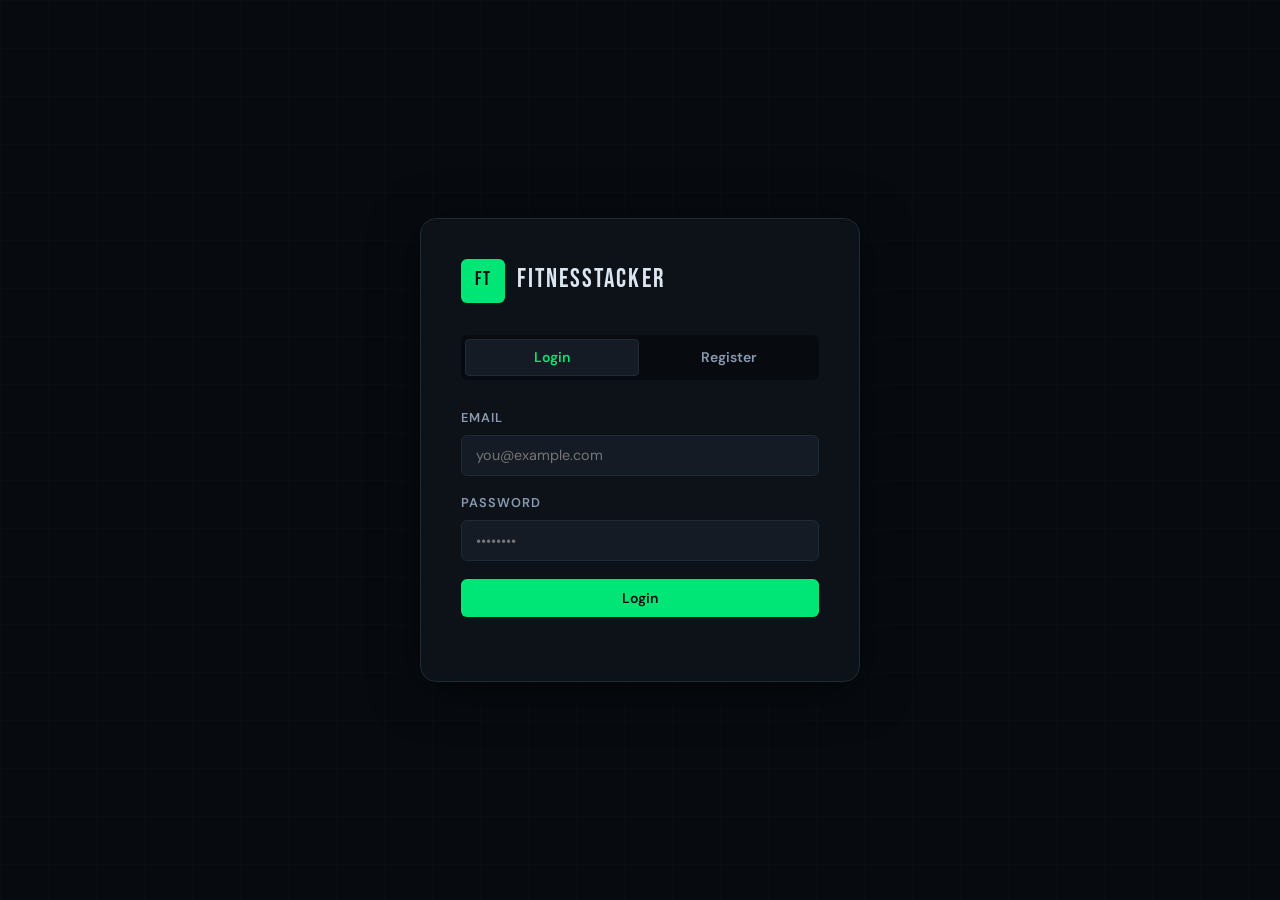
==== src/main/resources/static/index.html @ 647609e1 "add frontend UI, UserController, CORS config & update README" ====
<!DOCTYPE html>
<html lang="en">
<head>
  <meta charset="UTF-8" />
  <meta name="viewport" content="width=device-width, initial-scale=1.0" />
  <title>FitnessTacker — Login</title>
  <link rel="stylesheet" href="styles.css" />
</head>
<body>

<div class="auth-page">
  <div class="auth-card fade-in">

    <!-- Logo -->
    <div class="auth-logo">
      <div class="auth-logo__mark">FT</div>
      <span class="auth-logo__text">FitnessTacker</span>
    </div>

    <!-- Tabs -->
    <div class="auth-tabs">
      <button class="auth-tab active" id="tab-login" onclick="switchTab('login')">Login</button>
      <button class="auth-tab"        id="tab-register" onclick="switchTab('register')">Register</button>
    </div>

    <!-- ── LOGIN FORM ── -->
    <form class="auth-form active" id="form-login" onsubmit="handleLogin(event)">
      <div class="form-group">
        <label>Email</label>
        <input type="email" id="login-email" placeholder="you@example.com" required />
      </div>
      <div class="form-group">
        <label>Password</label>
        <input type="password" id="login-password" placeholder="••••••••" required />
      </div>
      <button type="submit" class="btn btn--primary btn--full" id="btn-login">
        Login
      </button>
      <div class="auth-footer">
<!--        API runs on-->
<!--        <code style="color:var(&#45;&#45;accent-blue)">localhost:8080</code>-->
<!--        by default — change in <code>app.js</code>-->
      </div>
    </form>

    <!-- ── REGISTER FORM ── -->
    <form class="auth-form" id="form-register" onsubmit="handleRegister(event)">
      <div class="form-row">
        <div class="form-group">
          <label>First Name</label>
          <input type="text" id="reg-firstName" placeholder="John" />
        </div>
        <div class="form-group">
          <label>Last Name</label>
          <input type="text" id="reg-lastName" placeholder="Doe" />
        </div>
      </div>
      <div class="form-group">
        <label>Email</label>
        <input type="email" id="reg-email" placeholder="you@example.com" required />
      </div>
      <div class="form-group">
        <label>Password</label>
        <input type="password" id="reg-password" placeholder="••••••••" required />
      </div>
      <div class="form-group">
        <label>Role</label>
        <select id="reg-role">
          <option value="USER">User</option>
          <option value="ADMIN">Admin</option>
        </select>
      </div>
      <button type="submit" class="btn btn--primary btn--full" id="btn-register">
        Create Account
      </button>
    </form>

  </div>
</div>

<script src="app.js"></script>
<script>
  // Redirect if already logged in
  if (Auth.isLoggedIn()) {
    window.location.href = "dashboard.html";
  }

  function switchTab(tab) {
    document.getElementById("tab-login").classList.toggle("active", tab === "login");
    document.getElementById("tab-register").classList.toggle("active", tab === "register");
    document.getElementById("form-login").classList.toggle("active", tab === "login");
    document.getElementById("form-register").classList.toggle("active", tab === "register");
  }

  async function handleLogin(e) {
    e.preventDefault();
    const btn = document.getElementById("btn-login");
    UI.btnLoading(btn, true);
    try {
      const data = await AuthAPI.login({
        email: document.getElementById("login-email").value.trim(),
        password: document.getElementById("login-password").value,
      });
      // data = { token, user: { id, email, firstName, lastName, password } }
      Auth.set(data.token, data.user);
      UI.toast("Welcome back, " + (data.user?.firstName || "User") + "!");
      setTimeout(() => (window.location.href = "dashboard.html"), 700);
    } catch (err) {
      UI.toast(err.message || "Login failed", "error");
      UI.btnLoading(btn, false);
    }
  }

  async function handleRegister(e) {
    e.preventDefault();
    const btn = document.getElementById("btn-register");
    UI.btnLoading(btn, true);
    try {
      await AuthAPI.register({
        email: document.getElementById("reg-email").value.trim(),
        password: document.getElementById("reg-password").value,
        firstName: document.getElementById("reg-firstName").value.trim(),
        lastName: document.getElementById("reg-lastName").value.trim(),
        role: document.getElementById("reg-role").value,
      });
      UI.toast("Account created! Please log in.");
      switchTab("login");
      document.getElementById("login-email").value =
        document.getElementById("reg-email").value;
    } catch (err) {
      const msg = err.message || "Registration failed. Please try again.";
      UI.toast(msg, "error");
    } finally {
      UI.btnLoading(btn, false);
    }
  }
</script>
</body>
</html>
---- src/main/resources/static/styles.css ----
/* ============================================================
   FitnessTacker — Global Stylesheet
   Aesthetic: Dark Athletic / Performance Dashboard
   Fonts: Bebas Neue (headings) + DM Sans (body) + JetBrains Mono (data)
   ============================================================ */

@import url("https://fonts.googleapis.com/css2?family=Bebas+Neue&family=DM+Sans:wght@300;400;500;600&family=JetBrains+Mono:wght@400;600&display=swap");

/* ── CSS Variables ─────────────────────────────────────────── */
:root {
  --bg:          #070b10;
  --surface:     #0d1219;
  --surface-2:   #141b24;
  --border:      #1e2a38;
  --border-2:    #263344;

  --accent:      #00e676;
  --accent-dim:  #00c45e;
  --accent-glow: rgba(0, 230, 118, 0.18);
  --accent-blue: #29b6f6;
  --accent-warn: #ffa726;
  --accent-err:  #ef5350;

  --text:        #dce6f0;
  --text-2:      #8a9ab0;
  --text-3:      #4a5c6e;

  --font-head:   "Bebas Neue", sans-serif;
  --font-body:   "DM Sans", sans-serif;
  --font-mono:   "JetBrains Mono", monospace;

  --radius:      10px;
  --radius-sm:   6px;
  --radius-lg:   16px;
  --transition:  0.2s ease;
  --shadow:      0 4px 24px rgba(0,0,0,0.45);
  --shadow-lg:   0 8px 48px rgba(0,0,0,0.65);
}

/* ── Reset ─────────────────────────────────────────────────── */
*, *::before, *::after { box-sizing: border-box; margin: 0; padding: 0; }
html { scroll-behavior: smooth; }

body {
  background: var(--bg);
  color: var(--text);
  font-family: var(--font-body);
  font-size: 15px;
  line-height: 1.6;
  min-height: 100vh;
  -webkit-font-smoothing: antialiased;
}

a { color: inherit; text-decoration: none; }
ul { list-style: none; }
button { cursor: pointer; font-family: inherit; }
input, select, textarea { font-family: inherit; }

/* ── Background Grid Pattern ───────────────────────────────── */
body::before {
  content: "";
  position: fixed;
  inset: 0;
  background-image:
    linear-gradient(rgba(0,230,118,0.025) 1px, transparent 1px),
    linear-gradient(90deg, rgba(0,230,118,0.025) 1px, transparent 1px);
  background-size: 48px 48px;
  pointer-events: none;
  z-index: 0;
}

/* ── Typography ────────────────────────────────────────────── */
h1, h2, h3 {
  font-family: var(--font-head);
  letter-spacing: 0.04em;
  line-height: 1.1;
  color: var(--text);
}
h1 { font-size: clamp(2rem, 5vw, 3.5rem); }
h2 { font-size: clamp(1.4rem, 3vw, 2rem); }
h3 { font-size: 1.25rem; }

.mono { font-family: var(--font-mono); }

/* ── Navbar ─────────────────────────────────────────────────── */
.navbar {
  position: sticky;
  top: 0;
  z-index: 100;
  display: flex;
  align-items: center;
  gap: 2rem;
  padding: 0 2rem;
  height: 64px;
  background: rgba(7,11,16,0.85);
  backdrop-filter: blur(12px);
  border-bottom: 1px solid var(--border);
}

.nav__brand {
  display: flex;
  align-items: center;
  gap: 0.6rem;
  flex-shrink: 0;
}
.nav__logo {
  width: 34px; height: 34px;
  background: var(--accent);
  color: var(--bg);
  border-radius: var(--radius-sm);
  display: grid;
  place-items: center;
  font-family: var(--font-head);
  font-size: 1rem;
  letter-spacing: 0.05em;
}
.nav__title {
  font-family: var(--font-head);
  font-size: 1.3rem;
  letter-spacing: 0.08em;
  color: var(--text);
}

.nav__links {
  display: flex;
  gap: 0.25rem;
  flex: 1;
}
.nav__links a {
  padding: 0.4rem 1rem;
  border-radius: var(--radius-sm);
  font-size: 0.875rem;
  font-weight: 500;
  color: var(--text-2);
  transition: var(--transition);
}
.nav__links a:hover { color: var(--text); background: var(--surface-2); }
.nav__links a.active { color: var(--accent); background: var(--accent-glow); }

.nav__user {
  display: flex;
  align-items: center;
  gap: 0.75rem;
  flex-shrink: 0;
}
.nav__avatar {
  width: 32px; height: 32px;
  background: var(--accent-glow);
  border: 1px solid var(--accent);
  color: var(--accent);
  border-radius: 50%;
  display: grid;
  place-items: center;
  font-size: 0.8rem;
  font-weight: 600;
}
.nav__name { font-size: 0.875rem; color: var(--text-2); }

/* ── Layout ─────────────────────────────────────────────────── */
.page {
  position: relative;
  z-index: 1;
  max-width: 1200px;
  margin: 0 auto;
  padding: 2.5rem 2rem 4rem;
}
.page-header {
  margin-bottom: 2.5rem;
}
.page-header h1 span { color: var(--accent); }
.page-header p { color: var(--text-2); margin-top: 0.4rem; }

/* ── Cards ─────────────────────────────────────────────────── */
.card {
  background: var(--surface);
  border: 1px solid var(--border);
  border-radius: var(--radius-lg);
  padding: 1.5rem;
  transition: border-color var(--transition);
}
.card:hover { border-color: var(--border-2); }
.card--accent { border-color: var(--accent); box-shadow: 0 0 0 1px var(--accent-glow), var(--shadow); }

.card__label {
  font-size: 0.75rem;
  font-weight: 600;
  letter-spacing: 0.12em;
  text-transform: uppercase;
  color: var(--text-3);
  margin-bottom: 0.5rem;
}
.card__value {
  font-family: var(--font-mono);
  font-size: 2.2rem;
  font-weight: 600;
  color: var(--accent);
  line-height: 1;
}
.card__sub {
  font-size: 0.8rem;
  color: var(--text-2);
  margin-top: 0.35rem;
}

/* ── Grids ─────────────────────────────────────────────────── */
.grid-4 { display: grid; grid-template-columns: repeat(auto-fit, minmax(220px, 1fr)); gap: 1rem; }
.grid-2 { display: grid; grid-template-columns: repeat(auto-fit, minmax(340px, 1fr)); gap: 1.5rem; }

/* ── Buttons ────────────────────────────────────────────────── */
.btn {
  display: inline-flex;
  align-items: center;
  gap: 0.5rem;
  padding: 0.65rem 1.4rem;
  border-radius: var(--radius-sm);
  font-size: 0.875rem;
  font-weight: 600;
  border: none;
  transition: var(--transition);
  white-space: nowrap;
}
.btn--primary {
  background: var(--accent);
  color: var(--bg);
}
.btn--primary:hover { background: var(--accent-dim); }
.btn--primary:active { transform: scale(0.97); }

.btn--ghost {
  background: transparent;
  color: var(--text-2);
  border: 1px solid var(--border);
}
.btn--ghost:hover { border-color: var(--border-2); color: var(--text); }

.btn--outline {
  background: transparent;
  color: var(--accent);
  border: 1px solid var(--accent);
}
.btn--outline:hover { background: var(--accent-glow); }

.btn--sm { padding: 0.4rem 0.9rem; font-size: 0.8rem; }
.btn--full { width: 100%; justify-content: center; }
.btn--loading { opacity: 0.7; pointer-events: none; }
.btn:disabled { opacity: 0.5; pointer-events: none; }

/* ── Forms ─────────────────────────────────────────────────── */
.form-group {
  display: flex;
  flex-direction: column;
  gap: 0.4rem;
  margin-bottom: 1.1rem;
}
.form-group label {
  font-size: 0.8rem;
  font-weight: 600;
  letter-spacing: 0.08em;
  text-transform: uppercase;
  color: var(--text-2);
}
.form-group input,
.form-group select,
.form-group textarea {
  background: var(--surface-2);
  border: 1px solid var(--border);
  border-radius: var(--radius-sm);
  color: var(--text);
  padding: 0.65rem 0.9rem;
  font-size: 0.9rem;
  transition: var(--transition);
  width: 100%;
}
.form-group input:focus,
.form-group select:focus,
.form-group textarea:focus {
  outline: none;
  border-color: var(--accent);
  box-shadow: 0 0 0 3px var(--accent-glow);
}
.form-group textarea { resize: vertical; min-height: 80px; }
.form-group select option { background: var(--surface-2); }

.form-row { display: grid; grid-template-columns: 1fr 1fr; gap: 1rem; }

/* ── Section Titles ─────────────────────────────────────────── */
.section-title {
  font-family: var(--font-head);
  font-size: 1.4rem;
  letter-spacing: 0.06em;
  margin-bottom: 1.25rem;
  display: flex;
  align-items: center;
  gap: 0.6rem;
}
.section-title::after {
  content: "";
  flex: 1;
  height: 1px;
  background: var(--border);
}

/* ── Activity List ─────────────────────────────────────────── */
.activity-list { display: flex; flex-direction: column; gap: 0.75rem; }

.activity-item {
  display: flex;
  align-items: center;
  gap: 1rem;
  padding: 1rem 1.25rem;
  background: var(--surface);
  border: 1px solid var(--border);
  border-radius: var(--radius);
  transition: var(--transition);
  cursor: default;
}
.activity-item:hover { border-color: var(--border-2); background: var(--surface-2); }

.activity-item__icon {
  font-size: 1.6rem;
  width: 48px; height: 48px;
  background: var(--surface-2);
  border-radius: var(--radius-sm);
  display: grid;
  place-items: center;
  flex-shrink: 0;
}
.activity-item__info { flex: 1; }
.activity-item__type {
  font-family: var(--font-head);
  font-size: 1rem;
  letter-spacing: 0.06em;
}
.activity-item__date { font-size: 0.78rem; color: var(--text-3); }

.activity-item__stats {
  display: flex;
  gap: 1.5rem;
  text-align: right;
}
.stat-mini { display: flex; flex-direction: column; }
.stat-mini__val {
  font-family: var(--font-mono);
  font-size: 0.95rem;
  font-weight: 600;
  color: var(--accent);
}
.stat-mini__label { font-size: 0.72rem; color: var(--text-3); }

/* ── Recommendation Cards ───────────────────────────────────── */
.rec-card {
  background: var(--surface);
  border: 1px solid var(--border);
  border-radius: var(--radius-lg);
  padding: 1.5rem;
  display: flex;
  flex-direction: column;
  gap: 1rem;
}
.rec-card__header {
  display: flex;
  justify-content: space-between;
  align-items: flex-start;
}
.rec-card__type {
  font-family: var(--font-head);
  letter-spacing: 0.06em;
  font-size: 1.1rem;
}
.rec-card__date { font-size: 0.78rem; color: var(--text-3); }
.rec-card__body { font-size: 0.875rem; color: var(--text-2); line-height: 1.7; }

.rec-tag-list { display: flex; flex-wrap: wrap; gap: 0.5rem; }
.rec-tag {
  padding: 0.3rem 0.7rem;
  border-radius: 100px;
  font-size: 0.78rem;
  font-weight: 500;
}
.rec-tag--improve { background: rgba(41,182,246,0.15); color: var(--accent-blue); }
.rec-tag--suggest { background: rgba(0,230,118,0.12); color: var(--accent); }
.rec-tag--safety  { background: rgba(255,167,38,0.15); color: var(--accent-warn); }

.rec-section-label {
  font-size: 0.72rem;
  font-weight: 700;
  letter-spacing: 0.1em;
  text-transform: uppercase;
  margin-bottom: 0.4rem;
}
.rec-section-label--improve { color: var(--accent-blue); }
.rec-section-label--suggest { color: var(--accent); }
.rec-section-label--safety  { color: var(--accent-warn); }

/* ── Empty State ─────────────────────────────────────────────── */
.empty-state {
  text-align: center;
  padding: 3rem 1rem;
  color: var(--text-3);
}
.empty-state__icon { font-size: 3rem; margin-bottom: 1rem; }
.empty-state p { font-size: 0.9rem; }

/* ── Badges ─────────────────────────────────────────────────── */
.badge {
  display: inline-flex;
  padding: 0.25rem 0.6rem;
  border-radius: 100px;
  font-size: 0.72rem;
  font-weight: 700;
  letter-spacing: 0.06em;
  text-transform: uppercase;
}
.badge--green { background: var(--accent-glow); color: var(--accent); }
.badge--blue  { background: rgba(41,182,246,0.15); color: var(--accent-blue); }

/* ── Auth Page ───────────────────────────────────────────────── */
.auth-page {
  min-height: 100vh;
  display: grid;
  place-items: center;
  padding: 2rem;
}
.auth-card {
  width: 100%;
  max-width: 440px;
  background: var(--surface);
  border: 1px solid var(--border);
  border-radius: var(--radius-lg);
  padding: 2.5rem;
  box-shadow: var(--shadow-lg);
}
.auth-logo {
  display: flex;
  align-items: center;
  gap: 0.75rem;
  margin-bottom: 2rem;
}
.auth-logo__mark {
  width: 44px; height: 44px;
  background: var(--accent);
  border-radius: var(--radius-sm);
  display: grid;
  place-items: center;
  font-family: var(--font-head);
  font-size: 1.2rem;
  color: var(--bg);
  letter-spacing: 0.04em;
}
.auth-logo__text {
  font-family: var(--font-head);
  font-size: 1.6rem;
  letter-spacing: 0.08em;
}
.auth-tabs {
  display: flex;
  background: var(--bg);
  border-radius: var(--radius-sm);
  padding: 4px;
  margin-bottom: 1.75rem;
  gap: 4px;
}
.auth-tab {
  flex: 1;
  padding: 0.55rem;
  border-radius: calc(var(--radius-sm) - 2px);
  border: none;
  background: transparent;
  color: var(--text-2);
  font-size: 0.875rem;
  font-weight: 600;
  transition: var(--transition);
}
.auth-tab.active {
  background: var(--surface-2);
  color: var(--accent);
  border: 1px solid var(--border);
}
.auth-form { display: none; }
.auth-form.active { display: block; }

.auth-footer {
  margin-top: 1.5rem;
  text-align: center;
  font-size: 0.8rem;
  color: var(--text-3);
}

/* ── Divider ─────────────────────────────────────────────────── */
.divider {
  height: 1px;
  background: var(--border);
  margin: 1.5rem 0;
}

/* ── Toast ─────────────────────────────────────────────────── */
.ft-toast {
  position: fixed;
  bottom: 1.5rem;
  left: 50%;
  transform: translateX(-50%) translateY(20px);
  background: var(--surface-2);
  border: 1px solid var(--border-2);
  border-radius: var(--radius);
  padding: 0.75rem 1.25rem;
  display: flex;
  align-items: center;
  gap: 0.6rem;
  font-size: 0.875rem;
  font-weight: 500;
  box-shadow: var(--shadow-lg);
  opacity: 0;
  transition: all 0.3s ease;
  z-index: 9999;
  white-space: nowrap;
}
.ft-toast--show { opacity: 1; transform: translateX(-50%) translateY(0); }
.ft-toast--success { border-color: var(--accent); }
.ft-toast--success .ft-toast__icon { color: var(--accent); }
.ft-toast--error { border-color: var(--accent-err); }
.ft-toast--error .ft-toast__icon { color: var(--accent-err); }

/* ── Loading Spinner ────────────────────────────────────────── */
.spinner {
  width: 36px; height: 36px;
  border: 3px solid var(--border);
  border-top-color: var(--accent);
  border-radius: 50%;
  animation: spin 0.7s linear infinite;
  margin: 2rem auto;
}
@keyframes spin { to { transform: rotate(360deg); } }

/* ── Scrollbar ─────────────────────────────────────────────── */
::-webkit-scrollbar { width: 6px; }
::-webkit-scrollbar-track { background: var(--bg); }
::-webkit-scrollbar-thumb { background: var(--border-2); border-radius: 3px; }

/* ── Responsive ─────────────────────────────────────────────── */
@media (max-width: 768px) {
  .navbar { padding: 0 1rem; }
  .nav__links { display: none; }
  .nav__name { display: none; }
  .page { padding: 1.5rem 1rem 3rem; }
  .form-row { grid-template-columns: 1fr; }
  .activity-item__stats { gap: 0.75rem; }
}

/* ── Fade-in animation for page elements ────────────────────── */
.fade-in {
  animation: fadeIn 0.4s ease both;
}
@keyframes fadeIn {
  from { opacity: 0; transform: translateY(10px); }
  to   { opacity: 1; transform: translateY(0); }
}
.fade-in:nth-child(1) { animation-delay: 0.05s; }
.fade-in:nth-child(2) { animation-delay: 0.10s; }
.fade-in:nth-child(3) { animation-delay: 0.15s; }
.fade-in:nth-child(4) { animation-delay: 0.20s; }
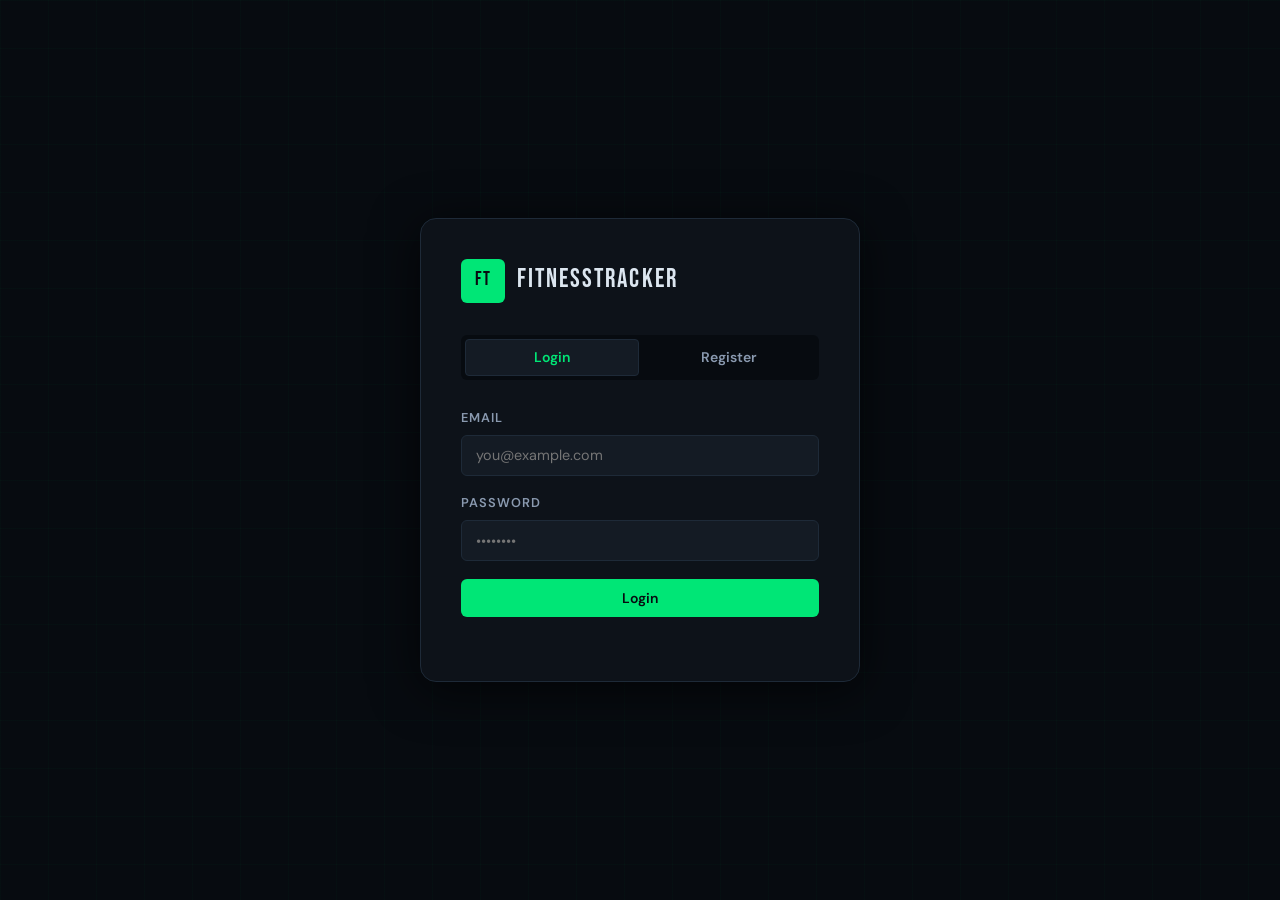
==== commit 18eccd37: "feat: update readme, fix mobile responsiveness, and add recommendation features" ====
--- a/src/main/resources/static/index.html
+++ b/src/main/resources/static/index.html
@@ -1,139 +1,142 @@
 <!DOCTYPE html>
 <html lang="en">
+
 <head>
   <meta charset="UTF-8" />
   <meta name="viewport" content="width=device-width, initial-scale=1.0" />
-  <title>FitnessTacker — Login</title>
+  <title>FitnessTracker — Login</title>
   <link rel="stylesheet" href="styles.css" />
 </head>
+
 <body>
 
-<div class="auth-page">
-  <div class="auth-card fade-in">
+  <div class="auth-page">
+    <div class="auth-card fade-in">
 
-    <!-- Logo -->
-    <div class="auth-logo">
-      <div class="auth-logo__mark">FT</div>
-      <span class="auth-logo__text">FitnessTacker</span>
-    </div>
+      <!-- Logo -->
+      <div class="auth-logo">
+        <div class="auth-logo__mark">FT</div>
+        <span class="auth-logo__text">FitnessTracker</span>
+      </div>
 
-    <!-- Tabs -->
-    <div class="auth-tabs">
-      <button class="auth-tab active" id="tab-login" onclick="switchTab('login')">Login</button>
-      <button class="auth-tab"        id="tab-register" onclick="switchTab('register')">Register</button>
-    </div>
+      <!-- Tabs -->
+      <div class="auth-tabs">
+        <button class="auth-tab active" id="tab-login" onclick="switchTab('login')">Login</button>
+        <button class="auth-tab" id="tab-register" onclick="switchTab('register')">Register</button>
+      </div>
 
-    <!-- ── LOGIN FORM ── -->
-    <form class="auth-form active" id="form-login" onsubmit="handleLogin(event)">
-      <div class="form-group">
-        <label>Email</label>
-        <input type="email" id="login-email" placeholder="you@example.com" required />
-      </div>
-      <div class="form-group">
-        <label>Password</label>
-        <input type="password" id="login-password" placeholder="••••••••" required />
-      </div>
-      <button type="submit" class="btn btn--primary btn--full" id="btn-login">
-        Login
-      </button>
-      <div class="auth-footer">
-<!--        API runs on-->
-<!--        <code style="color:var(&#45;&#45;accent-blue)">localhost:8080</code>-->
-<!--        by default — change in <code>app.js</code>-->
-      </div>
-    </form>
-
-    <!-- ── REGISTER FORM ── -->
-    <form class="auth-form" id="form-register" onsubmit="handleRegister(event)">
-      <div class="form-row">
+      <!-- ── LOGIN FORM ── -->
+      <form class="auth-form active" id="form-login" onsubmit="handleLogin(event)">
         <div class="form-group">
-          <label>First Name</label>
-          <input type="text" id="reg-firstName" placeholder="John" />
+          <label>Email</label>
+          <input type="email" id="login-email" placeholder="you@example.com" required />
         </div>
         <div class="form-group">
-          <label>Last Name</label>
-          <input type="text" id="reg-lastName" placeholder="Doe" />
+          <label>Password</label>
+          <input type="password" id="login-password" placeholder="••••••••" required />
         </div>
-      </div>
-      <div class="form-group">
-        <label>Email</label>
-        <input type="email" id="reg-email" placeholder="you@example.com" required />
-      </div>
-      <div class="form-group">
-        <label>Password</label>
-        <input type="password" id="reg-password" placeholder="••••••••" required />
-      </div>
-      <div class="form-group">
-        <label>Role</label>
-        <select id="reg-role">
-          <option value="USER">User</option>
-          <option value="ADMIN">Admin</option>
-        </select>
-      </div>
-      <button type="submit" class="btn btn--primary btn--full" id="btn-register">
-        Create Account
-      </button>
-    </form>
+        <button type="submit" class="btn btn--primary btn--full" id="btn-login">
+          Login
+        </button>
+        <div class="auth-footer">
+          <!--        API runs on-->
+          <!--        <code style="color:var(&#45;&#45;accent-blue)">localhost:8080</code>-->
+          <!--        by default — change in <code>app.js</code>-->
+        </div>
+      </form>
 
+      <!-- ── REGISTER FORM ── -->
+      <form class="auth-form" id="form-register" onsubmit="handleRegister(event)">
+        <div class="form-row">
+          <div class="form-group">
+            <label>First Name</label>
+            <input type="text" id="reg-firstName" placeholder="John" />
+          </div>
+          <div class="form-group">
+            <label>Last Name</label>
+            <input type="text" id="reg-lastName" placeholder="Doe" />
+          </div>
+        </div>
+        <div class="form-group">
+          <label>Email</label>
+          <input type="email" id="reg-email" placeholder="you@example.com" required />
+        </div>
+        <div class="form-group">
+          <label>Password</label>
+          <input type="password" id="reg-password" placeholder="••••••••" required />
+        </div>
+        <div class="form-group">
+          <label>Role</label>
+          <select id="reg-role">
+            <option value="USER">User</option>
+            <option value="ADMIN">Admin</option>
+          </select>
+        </div>
+        <button type="submit" class="btn btn--primary btn--full" id="btn-register">
+          Create Account
+        </button>
+      </form>
+
+    </div>
   </div>
-</div>
 
-<script src="app.js"></script>
-<script>
-  // Redirect if already logged in
-  if (Auth.isLoggedIn()) {
-    window.location.href = "dashboard.html";
-  }
+  <script src="app.js"></script>
+  <script>
+    // Redirect if already logged in
+    if (Auth.isLoggedIn()) {
+      window.location.href = "dashboard.html";
+    }
 
-  function switchTab(tab) {
-    document.getElementById("tab-login").classList.toggle("active", tab === "login");
-    document.getElementById("tab-register").classList.toggle("active", tab === "register");
-    document.getElementById("form-login").classList.toggle("active", tab === "login");
-    document.getElementById("form-register").classList.toggle("active", tab === "register");
-  }
+    function switchTab(tab) {
+      document.getElementById("tab-login").classList.toggle("active", tab === "login");
+      document.getElementById("tab-register").classList.toggle("active", tab === "register");
+      document.getElementById("form-login").classList.toggle("active", tab === "login");
+      document.getElementById("form-register").classList.toggle("active", tab === "register");
+    }
 
-  async function handleLogin(e) {
-    e.preventDefault();
-    const btn = document.getElementById("btn-login");
-    UI.btnLoading(btn, true);
-    try {
-      const data = await AuthAPI.login({
-        email: document.getElementById("login-email").value.trim(),
-        password: document.getElementById("login-password").value,
-      });
-      // data = { token, user: { id, email, firstName, lastName, password } }
-      Auth.set(data.token, data.user);
-      UI.toast("Welcome back, " + (data.user?.firstName || "User") + "!");
-      setTimeout(() => (window.location.href = "dashboard.html"), 700);
-    } catch (err) {
-      UI.toast(err.message || "Login failed", "error");
-      UI.btnLoading(btn, false);
+    async function handleLogin(e) {
+      e.preventDefault();
+      const btn = document.getElementById("btn-login");
+      UI.btnLoading(btn, true);
+      try {
+        const data = await AuthAPI.login({
+          email: document.getElementById("login-email").value.trim(),
+          password: document.getElementById("login-password").value,
+        });
+        // data = { token, user: { id, email, firstName, lastName, password } }
+        Auth.set(data.token, data.user);
+        UI.toast("Welcome back, " + (data.user?.firstName || "User") + "!");
+        setTimeout(() => (window.location.href = "dashboard.html"), 700);
+      } catch (err) {
+        UI.toast(err.message || "Login failed", "error");
+        UI.btnLoading(btn, false);
+      }
     }
-  }
 
-  async function handleRegister(e) {
-    e.preventDefault();
-    const btn = document.getElementById("btn-register");
-    UI.btnLoading(btn, true);
-    try {
-      await AuthAPI.register({
-        email: document.getElementById("reg-email").value.trim(),
-        password: document.getElementById("reg-password").value,
-        firstName: document.getElementById("reg-firstName").value.trim(),
-        lastName: document.getElementById("reg-lastName").value.trim(),
-        role: document.getElementById("reg-role").value,
-      });
-      UI.toast("Account created! Please log in.");
-      switchTab("login");
-      document.getElementById("login-email").value =
-        document.getElementById("reg-email").value;
-    } catch (err) {
-      const msg = err.message || "Registration failed. Please try again.";
-      UI.toast(msg, "error");
-    } finally {
-      UI.btnLoading(btn, false);
+    async function handleRegister(e) {
+      e.preventDefault();
+      const btn = document.getElementById("btn-register");
+      UI.btnLoading(btn, true);
+      try {
+        await AuthAPI.register({
+          email: document.getElementById("reg-email").value.trim(),
+          password: document.getElementById("reg-password").value,
+          firstName: document.getElementById("reg-firstName").value.trim(),
+          lastName: document.getElementById("reg-lastName").value.trim(),
+          role: document.getElementById("reg-role").value,
+        });
+        UI.toast("Account created! Please log in.");
+        switchTab("login");
+        document.getElementById("login-email").value =
+          document.getElementById("reg-email").value;
+      } catch (err) {
+        const msg = err.message || "Registration failed. Please try again.";
+        UI.toast(msg, "error");
+      } finally {
+        UI.btnLoading(btn, false);
+      }
     }
-  }
-</script>
+  </script>
 </body>
-</html>
+
+</html>
--- a/src/main/resources/static/styles.css
+++ b/src/main/resources/static/styles.css
@@ -8,38 +8,47 @@
 
 /* ── CSS Variables ─────────────────────────────────────────── */
 :root {
-  --bg:          #070b10;
-  --surface:     #0d1219;
-  --surface-2:   #141b24;
-  --border:      #1e2a38;
-  --border-2:    #263344;
-
-  --accent:      #00e676;
-  --accent-dim:  #00c45e;
+  --bg: #070b10;
+  --surface: #0d1219;
+  --surface-2: #141b24;
+  --border: #1e2a38;
+  --border-2: #263344;
+
+  --accent: #00e676;
+  --accent-dim: #00c45e;
   --accent-glow: rgba(0, 230, 118, 0.18);
   --accent-blue: #29b6f6;
   --accent-warn: #ffa726;
-  --accent-err:  #ef5350;
-
-  --text:        #dce6f0;
-  --text-2:      #8a9ab0;
-  --text-3:      #4a5c6e;
-
-  --font-head:   "Bebas Neue", sans-serif;
-  --font-body:   "DM Sans", sans-serif;
-  --font-mono:   "JetBrains Mono", monospace;
-
-  --radius:      10px;
-  --radius-sm:   6px;
-  --radius-lg:   16px;
-  --transition:  0.2s ease;
-  --shadow:      0 4px 24px rgba(0,0,0,0.45);
-  --shadow-lg:   0 8px 48px rgba(0,0,0,0.65);
+  --accent-err: #ef5350;
+
+  --text: #dce6f0;
+  --text-2: #8a9ab0;
+  --text-3: #4a5c6e;
+
+  --font-head: "Bebas Neue", sans-serif;
+  --font-body: "DM Sans", sans-serif;
+  --font-mono: "JetBrains Mono", monospace;
+
+  --radius: 10px;
+  --radius-sm: 6px;
+  --radius-lg: 16px;
+  --transition: 0.2s ease;
+  --shadow: 0 4px 24px rgba(0, 0, 0, 0.45);
+  --shadow-lg: 0 8px 48px rgba(0, 0, 0, 0.65);
 }
 
 /* ── Reset ─────────────────────────────────────────────────── */
-*, *::before, *::after { box-sizing: border-box; margin: 0; padding: 0; }
-html { scroll-behavior: smooth; }
+*,
+*::before,
+*::after {
+  box-sizing: border-box;
+  margin: 0;
+  padding: 0;
+}
+
+html {
+  scroll-behavior: smooth;
+}
 
 body {
   background: var(--bg);
@@ -51,10 +60,25 @@
   -webkit-font-smoothing: antialiased;
 }
 
-a { color: inherit; text-decoration: none; }
-ul { list-style: none; }
-button { cursor: pointer; font-family: inherit; }
-input, select, textarea { font-family: inherit; }
+a {
+  color: inherit;
+  text-decoration: none;
+}
+
+ul {
+  list-style: none;
+}
+
+button {
+  cursor: pointer;
+  font-family: inherit;
+}
+
+input,
+select,
+textarea {
+  font-family: inherit;
+}
 
 /* ── Background Grid Pattern ───────────────────────────────── */
 body::before {
@@ -62,25 +86,38 @@
   position: fixed;
   inset: 0;
   background-image:
-    linear-gradient(rgba(0,230,118,0.025) 1px, transparent 1px),
-    linear-gradient(90deg, rgba(0,230,118,0.025) 1px, transparent 1px);
+    linear-gradient(rgba(0, 230, 118, 0.025) 1px, transparent 1px),
+    linear-gradient(90deg, rgba(0, 230, 118, 0.025) 1px, transparent 1px);
   background-size: 48px 48px;
   pointer-events: none;
   z-index: 0;
 }
 
 /* ── Typography ────────────────────────────────────────────── */
-h1, h2, h3 {
+h1,
+h2,
+h3 {
   font-family: var(--font-head);
   letter-spacing: 0.04em;
   line-height: 1.1;
   color: var(--text);
 }
-h1 { font-size: clamp(2rem, 5vw, 3.5rem); }
-h2 { font-size: clamp(1.4rem, 3vw, 2rem); }
-h3 { font-size: 1.25rem; }
-
-.mono { font-family: var(--font-mono); }
+
+h1 {
+  font-size: clamp(2rem, 5vw, 3.5rem);
+}
+
+h2 {
+  font-size: clamp(1.4rem, 3vw, 2rem);
+}
+
+h3 {
+  font-size: 1.25rem;
+}
+
+.mono {
+  font-family: var(--font-mono);
+}
 
 /* ── Navbar ─────────────────────────────────────────────────── */
 .navbar {
@@ -92,7 +129,7 @@
   gap: 2rem;
   padding: 0 2rem;
   height: 64px;
-  background: rgba(7,11,16,0.85);
+  background: rgba(7, 11, 16, 0.85);
   backdrop-filter: blur(12px);
   border-bottom: 1px solid var(--border);
 }
@@ -103,8 +140,10 @@
   gap: 0.6rem;
   flex-shrink: 0;
 }
+
 .nav__logo {
-  width: 34px; height: 34px;
+  width: 34px;
+  height: 34px;
   background: var(--accent);
   color: var(--bg);
   border-radius: var(--radius-sm);
@@ -114,6 +153,7 @@
   font-size: 1rem;
   letter-spacing: 0.05em;
 }
+
 .nav__title {
   font-family: var(--font-head);
   font-size: 1.3rem;
@@ -126,6 +166,7 @@
   gap: 0.25rem;
   flex: 1;
 }
+
 .nav__links a {
   padding: 0.4rem 1rem;
   border-radius: var(--radius-sm);
@@ -134,8 +175,16 @@
   color: var(--text-2);
   transition: var(--transition);
 }
-.nav__links a:hover { color: var(--text); background: var(--surface-2); }
-.nav__links a.active { color: var(--accent); background: var(--accent-glow); }
+
+.nav__links a:hover {
+  color: var(--text);
+  background: var(--surface-2);
+}
+
+.nav__links a.active {
+  color: var(--accent);
+  background: var(--accent-glow);
+}
 
 .nav__user {
   display: flex;
@@ -143,8 +192,10 @@
   gap: 0.75rem;
   flex-shrink: 0;
 }
+
 .nav__avatar {
-  width: 32px; height: 32px;
+  width: 32px;
+  height: 32px;
   background: var(--accent-glow);
   border: 1px solid var(--accent);
   color: var(--accent);
@@ -154,7 +205,11 @@
   font-size: 0.8rem;
   font-weight: 600;
 }
-.nav__name { font-size: 0.875rem; color: var(--text-2); }
+
+.nav__name {
+  font-size: 0.875rem;
+  color: var(--text-2);
+}
 
 /* ── Layout ─────────────────────────────────────────────────── */
 .page {
@@ -164,11 +219,19 @@
   margin: 0 auto;
   padding: 2.5rem 2rem 4rem;
 }
+
 .page-header {
   margin-bottom: 2.5rem;
 }
-.page-header h1 span { color: var(--accent); }
-.page-header p { color: var(--text-2); margin-top: 0.4rem; }
+
+.page-header h1 span {
+  color: var(--accent);
+}
+
+.page-header p {
+  color: var(--text-2);
+  margin-top: 0.4rem;
+}
 
 /* ── Cards ─────────────────────────────────────────────────── */
 .card {
@@ -178,8 +241,15 @@
   padding: 1.5rem;
   transition: border-color var(--transition);
 }
-.card:hover { border-color: var(--border-2); }
-.card--accent { border-color: var(--accent); box-shadow: 0 0 0 1px var(--accent-glow), var(--shadow); }
+
+.card:hover {
+  border-color: var(--border-2);
+}
+
+.card--accent {
+  border-color: var(--accent);
+  box-shadow: 0 0 0 1px var(--accent-glow), var(--shadow);
+}
 
 .card__label {
   font-size: 0.75rem;
@@ -189,6 +259,7 @@
   color: var(--text-3);
   margin-bottom: 0.5rem;
 }
+
 .card__value {
   font-family: var(--font-mono);
   font-size: 2.2rem;
@@ -196,6 +267,7 @@
   color: var(--accent);
   line-height: 1;
 }
+
 .card__sub {
   font-size: 0.8rem;
   color: var(--text-2);
@@ -203,8 +275,17 @@
 }
 
 /* ── Grids ─────────────────────────────────────────────────── */
-.grid-4 { display: grid; grid-template-columns: repeat(auto-fit, minmax(220px, 1fr)); gap: 1rem; }
-.grid-2 { display: grid; grid-template-columns: repeat(auto-fit, minmax(340px, 1fr)); gap: 1.5rem; }
+.grid-4 {
+  display: grid;
+  grid-template-columns: repeat(auto-fit, minmax(220px, 1fr));
+  gap: 1rem;
+}
+
+.grid-2 {
+  display: grid;
+  grid-template-columns: repeat(auto-fit, minmax(340px, 1fr));
+  gap: 1.5rem;
+}
 
 /* ── Buttons ────────────────────────────────────────────────── */
 .btn {
@@ -219,31 +300,60 @@
   transition: var(--transition);
   white-space: nowrap;
 }
+
 .btn--primary {
   background: var(--accent);
   color: var(--bg);
 }
-.btn--primary:hover { background: var(--accent-dim); }
-.btn--primary:active { transform: scale(0.97); }
+
+.btn--primary:hover {
+  background: var(--accent-dim);
+}
+
+.btn--primary:active {
+  transform: scale(0.97);
+}
 
 .btn--ghost {
   background: transparent;
   color: var(--text-2);
   border: 1px solid var(--border);
 }
-.btn--ghost:hover { border-color: var(--border-2); color: var(--text); }
+
+.btn--ghost:hover {
+  border-color: var(--border-2);
+  color: var(--text);
+}
 
 .btn--outline {
   background: transparent;
   color: var(--accent);
   border: 1px solid var(--accent);
 }
-.btn--outline:hover { background: var(--accent-glow); }
-
-.btn--sm { padding: 0.4rem 0.9rem; font-size: 0.8rem; }
-.btn--full { width: 100%; justify-content: center; }
-.btn--loading { opacity: 0.7; pointer-events: none; }
-.btn:disabled { opacity: 0.5; pointer-events: none; }
+
+.btn--outline:hover {
+  background: var(--accent-glow);
+}
+
+.btn--sm {
+  padding: 0.4rem 0.9rem;
+  font-size: 0.8rem;
+}
+
+.btn--full {
+  width: 100%;
+  justify-content: center;
+}
+
+.btn--loading {
+  opacity: 0.7;
+  pointer-events: none;
+}
+
+.btn:disabled {
+  opacity: 0.5;
+  pointer-events: none;
+}
 
 /* ── Forms ─────────────────────────────────────────────────── */
 .form-group {
@@ -252,6 +362,7 @@
   gap: 0.4rem;
   margin-bottom: 1.1rem;
 }
+
 .form-group label {
   font-size: 0.8rem;
   font-weight: 600;
@@ -259,6 +370,7 @@
   text-transform: uppercase;
   color: var(--text-2);
 }
+
 .form-group input,
 .form-group select,
 .form-group textarea {
@@ -271,6 +383,7 @@
   transition: var(--transition);
   width: 100%;
 }
+
 .form-group input:focus,
 .form-group select:focus,
 .form-group textarea:focus {
@@ -278,10 +391,21 @@
   border-color: var(--accent);
   box-shadow: 0 0 0 3px var(--accent-glow);
 }
-.form-group textarea { resize: vertical; min-height: 80px; }
-.form-group select option { background: var(--surface-2); }
-
-.form-row { display: grid; grid-template-columns: 1fr 1fr; gap: 1rem; }
+
+.form-group textarea {
+  resize: vertical;
+  min-height: 80px;
+}
+
+.form-group select option {
+  background: var(--surface-2);
+}
+
+.form-row {
+  display: grid;
+  grid-template-columns: 1fr 1fr;
+  gap: 1rem;
+}
 
 /* ── Section Titles ─────────────────────────────────────────── */
 .section-title {
@@ -293,6 +417,7 @@
   align-items: center;
   gap: 0.6rem;
 }
+
 .section-title::after {
   content: "";
   flex: 1;
@@ -301,7 +426,11 @@
 }
 
 /* ── Activity List ─────────────────────────────────────────── */
-.activity-list { display: flex; flex-direction: column; gap: 0.75rem; }
+.activity-list {
+  display: flex;
+  flex-direction: column;
+  gap: 0.75rem;
+}
 
 .activity-item {
   display: flex;
@@ -314,38 +443,60 @@
   transition: var(--transition);
   cursor: default;
 }
-.activity-item:hover { border-color: var(--border-2); background: var(--surface-2); }
+
+.activity-item:hover {
+  border-color: var(--border-2);
+  background: var(--surface-2);
+}
 
 .activity-item__icon {
   font-size: 1.6rem;
-  width: 48px; height: 48px;
+  width: 48px;
+  height: 48px;
   background: var(--surface-2);
   border-radius: var(--radius-sm);
   display: grid;
   place-items: center;
   flex-shrink: 0;
 }
-.activity-item__info { flex: 1; }
+
+.activity-item__info {
+  flex: 1;
+}
+
 .activity-item__type {
   font-family: var(--font-head);
   font-size: 1rem;
   letter-spacing: 0.06em;
 }
-.activity-item__date { font-size: 0.78rem; color: var(--text-3); }
+
+.activity-item__date {
+  font-size: 0.78rem;
+  color: var(--text-3);
+}
 
 .activity-item__stats {
   display: flex;
   gap: 1.5rem;
   text-align: right;
 }
-.stat-mini { display: flex; flex-direction: column; }
+
+.stat-mini {
+  display: flex;
+  flex-direction: column;
+}
+
 .stat-mini__val {
   font-family: var(--font-mono);
   font-size: 0.95rem;
   font-weight: 600;
   color: var(--accent);
 }
-.stat-mini__label { font-size: 0.72rem; color: var(--text-3); }
+
+.stat-mini__label {
+  font-size: 0.72rem;
+  color: var(--text-3);
+}
 
 /* ── Recommendation Cards ───────────────────────────────────── */
 .rec-card {
@@ -357,29 +508,57 @@
   flex-direction: column;
   gap: 1rem;
 }
+
 .rec-card__header {
   display: flex;
   justify-content: space-between;
   align-items: flex-start;
 }
+
 .rec-card__type {
   font-family: var(--font-head);
   letter-spacing: 0.06em;
   font-size: 1.1rem;
 }
-.rec-card__date { font-size: 0.78rem; color: var(--text-3); }
-.rec-card__body { font-size: 0.875rem; color: var(--text-2); line-height: 1.7; }
-
-.rec-tag-list { display: flex; flex-wrap: wrap; gap: 0.5rem; }
+
+.rec-card__date {
+  font-size: 0.78rem;
+  color: var(--text-3);
+}
+
+.rec-card__body {
+  font-size: 0.875rem;
+  color: var(--text-2);
+  line-height: 1.7;
+}
+
+.rec-tag-list {
+  display: flex;
+  flex-wrap: wrap;
+  gap: 0.5rem;
+}
+
 .rec-tag {
   padding: 0.3rem 0.7rem;
   border-radius: 100px;
   font-size: 0.78rem;
   font-weight: 500;
 }
-.rec-tag--improve { background: rgba(41,182,246,0.15); color: var(--accent-blue); }
-.rec-tag--suggest { background: rgba(0,230,118,0.12); color: var(--accent); }
-.rec-tag--safety  { background: rgba(255,167,38,0.15); color: var(--accent-warn); }
+
+.rec-tag--improve {
+  background: rgba(41, 182, 246, 0.15);
+  color: var(--accent-blue);
+}
+
+.rec-tag--suggest {
+  background: rgba(0, 230, 118, 0.12);
+  color: var(--accent);
+}
+
+.rec-tag--safety {
+  background: rgba(255, 167, 38, 0.15);
+  color: var(--accent-warn);
+}
 
 .rec-section-label {
   font-size: 0.72rem;
@@ -388,9 +567,18 @@
   text-transform: uppercase;
   margin-bottom: 0.4rem;
 }
-.rec-section-label--improve { color: var(--accent-blue); }
-.rec-section-label--suggest { color: var(--accent); }
-.rec-section-label--safety  { color: var(--accent-warn); }
+
+.rec-section-label--improve {
+  color: var(--accent-blue);
+}
+
+.rec-section-label--suggest {
+  color: var(--accent);
+}
+
+.rec-section-label--safety {
+  color: var(--accent-warn);
+}
 
 /* ── Empty State ─────────────────────────────────────────────── */
 .empty-state {
@@ -398,8 +586,15 @@
   padding: 3rem 1rem;
   color: var(--text-3);
 }
-.empty-state__icon { font-size: 3rem; margin-bottom: 1rem; }
-.empty-state p { font-size: 0.9rem; }
+
+.empty-state__icon {
+  font-size: 3rem;
+  margin-bottom: 1rem;
+}
+
+.empty-state p {
+  font-size: 0.9rem;
+}
 
 /* ── Badges ─────────────────────────────────────────────────── */
 .badge {
@@ -411,8 +606,16 @@
   letter-spacing: 0.06em;
   text-transform: uppercase;
 }
-.badge--green { background: var(--accent-glow); color: var(--accent); }
-.badge--blue  { background: rgba(41,182,246,0.15); color: var(--accent-blue); }
+
+.badge--green {
+  background: var(--accent-glow);
+  color: var(--accent);
+}
+
+.badge--blue {
+  background: rgba(41, 182, 246, 0.15);
+  color: var(--accent-blue);
+}
 
 /* ── Auth Page ───────────────────────────────────────────────── */
 .auth-page {
@@ -421,6 +624,7 @@
   place-items: center;
   padding: 2rem;
 }
+
 .auth-card {
   width: 100%;
   max-width: 440px;
@@ -430,14 +634,17 @@
   padding: 2.5rem;
   box-shadow: var(--shadow-lg);
 }
+
 .auth-logo {
   display: flex;
   align-items: center;
   gap: 0.75rem;
   margin-bottom: 2rem;
 }
+
 .auth-logo__mark {
-  width: 44px; height: 44px;
+  width: 44px;
+  height: 44px;
   background: var(--accent);
   border-radius: var(--radius-sm);
   display: grid;
@@ -447,11 +654,13 @@
   color: var(--bg);
   letter-spacing: 0.04em;
 }
+
 .auth-logo__text {
   font-family: var(--font-head);
   font-size: 1.6rem;
   letter-spacing: 0.08em;
 }
+
 .auth-tabs {
   display: flex;
   background: var(--bg);
@@ -460,6 +669,7 @@
   margin-bottom: 1.75rem;
   gap: 4px;
 }
+
 .auth-tab {
   flex: 1;
   padding: 0.55rem;
@@ -471,13 +681,20 @@
   font-weight: 600;
   transition: var(--transition);
 }
+
 .auth-tab.active {
   background: var(--surface-2);
   color: var(--accent);
   border: 1px solid var(--border);
 }
-.auth-form { display: none; }
-.auth-form.active { display: block; }
+
+.auth-form {
+  display: none;
+}
+
+.auth-form.active {
+  display: block;
+}
 
 .auth-footer {
   margin-top: 1.5rem;
@@ -514,47 +731,214 @@
   z-index: 9999;
   white-space: nowrap;
 }
-.ft-toast--show { opacity: 1; transform: translateX(-50%) translateY(0); }
-.ft-toast--success { border-color: var(--accent); }
-.ft-toast--success .ft-toast__icon { color: var(--accent); }
-.ft-toast--error { border-color: var(--accent-err); }
-.ft-toast--error .ft-toast__icon { color: var(--accent-err); }
+
+.ft-toast--show {
+  opacity: 1;
+  transform: translateX(-50%) translateY(0);
+}
+
+.ft-toast--success {
+  border-color: var(--accent);
+}
+
+.ft-toast--success .ft-toast__icon {
+  color: var(--accent);
+}
+
+.ft-toast--error {
+  border-color: var(--accent-err);
+}
+
+.ft-toast--error .ft-toast__icon {
+  color: var(--accent-err);
+}
 
 /* ── Loading Spinner ────────────────────────────────────────── */
 .spinner {
-  width: 36px; height: 36px;
+  width: 36px;
+  height: 36px;
   border: 3px solid var(--border);
   border-top-color: var(--accent);
   border-radius: 50%;
   animation: spin 0.7s linear infinite;
   margin: 2rem auto;
 }
-@keyframes spin { to { transform: rotate(360deg); } }
+
+@keyframes spin {
+  to {
+    transform: rotate(360deg);
+  }
+}
 
 /* ── Scrollbar ─────────────────────────────────────────────── */
-::-webkit-scrollbar { width: 6px; }
-::-webkit-scrollbar-track { background: var(--bg); }
-::-webkit-scrollbar-thumb { background: var(--border-2); border-radius: 3px; }
+::-webkit-scrollbar {
+  width: 6px;
+}
+
+::-webkit-scrollbar-track {
+  background: var(--bg);
+}
+
+::-webkit-scrollbar-thumb {
+  background: var(--border-2);
+  border-radius: 3px;
+}
 
 /* ── Responsive ─────────────────────────────────────────────── */
+body {
+  overflow-x: hidden;
+}
+
+.page {
+  overflow-x: hidden;
+}
+
+/* Hamburger button (hidden on desktop) */
+.nav__hamburger {
+  display: none;
+  flex-direction: column;
+  gap: 5px;
+  background: transparent;
+  border: none;
+  cursor: pointer;
+  padding: 0.5rem;
+  margin-left: auto;
+}
+
+.nav__hamburger span {
+  display: block;
+  width: 24px;
+  height: 2px;
+  background: var(--text);
+  border-radius: 2px;
+  transition: var(--transition);
+}
+
 @media (max-width: 768px) {
-  .navbar { padding: 0 1rem; }
-  .nav__links { display: none; }
-  .nav__name { display: none; }
-  .page { padding: 1.5rem 1rem 3rem; }
-  .form-row { grid-template-columns: 1fr; }
-  .activity-item__stats { gap: 0.75rem; }
+  .navbar {
+    padding: 1rem 1rem;
+    flex-wrap: wrap;
+    height: auto;
+    min-height: 64px;
+  }
+
+  .nav__hamburger {
+    display: flex;
+  }
+
+  .nav__links {
+    display: none;
+    width: 100%;
+    flex-direction: column;
+    padding: 0.5rem 0 1rem;
+    order: 3;
+    border-top: 1px solid var(--border);
+    margin-top: 0.5rem;
+  }
+
+  .nav__links.active {
+    display: flex;
+  }
+
+  .nav__links a {
+    display: block;
+    padding: 0.75rem 1rem;
+  }
+
+  .nav__user {
+    display: none;
+    width: 100%;
+    padding: 1rem 0;
+    order: 4;
+    border-top: 1px solid var(--border);
+    justify-content: space-between;
+  }
+
+  .nav__user.active {
+    display: flex;
+  }
+
+  .nav__name {
+    display: block;
+    flex: 1;
+  }
+
+  .page {
+    padding: 1.5rem 1rem 3rem;
+  }
+
+  .grid-4,
+  .grid-2 {
+    grid-template-columns: 1fr;
+  }
+
+  .form-row {
+    grid-template-columns: 1fr;
+  }
+
+  .activity-item {
+    flex-direction: column;
+    align-items: flex-start;
+  }
+
+  .activity-item__stats {
+    width: 100%;
+    justify-content: flex-start;
+    gap: 1.5rem;
+    margin-top: 0.5rem;
+    text-align: left;
+  }
+}
+
+@media (max-width: 480px) {
+  .card {
+    padding: 1.25rem;
+  }
+
+  .page-header h1 {
+    font-size: 2.2rem;
+  }
+
+  .auth-card {
+    padding: 1.5rem;
+  }
+
+  .activity-item__icon {
+    width: 40px;
+    height: 40px;
+    font-size: 1.3rem;
+  }
 }
 
 /* ── Fade-in animation for page elements ────────────────────── */
 .fade-in {
   animation: fadeIn 0.4s ease both;
 }
+
 @keyframes fadeIn {
-  from { opacity: 0; transform: translateY(10px); }
-  to   { opacity: 1; transform: translateY(0); }
-}
-.fade-in:nth-child(1) { animation-delay: 0.05s; }
-.fade-in:nth-child(2) { animation-delay: 0.10s; }
-.fade-in:nth-child(3) { animation-delay: 0.15s; }
-.fade-in:nth-child(4) { animation-delay: 0.20s; }
+  from {
+    opacity: 0;
+    transform: translateY(10px);
+  }
+
+  to {
+    opacity: 1;
+    transform: translateY(0);
+  }
+}
+
+.fade-in:nth-child(1) {
+  animation-delay: 0.05s;
+}
+
+.fade-in:nth-child(2) {
+  animation-delay: 0.10s;
+}
+
+.fade-in:nth-child(3) {
+  animation-delay: 0.15s;
+}
+
+.fade-in:nth-child(4) {
+  animation-delay: 0.20s;
+}
